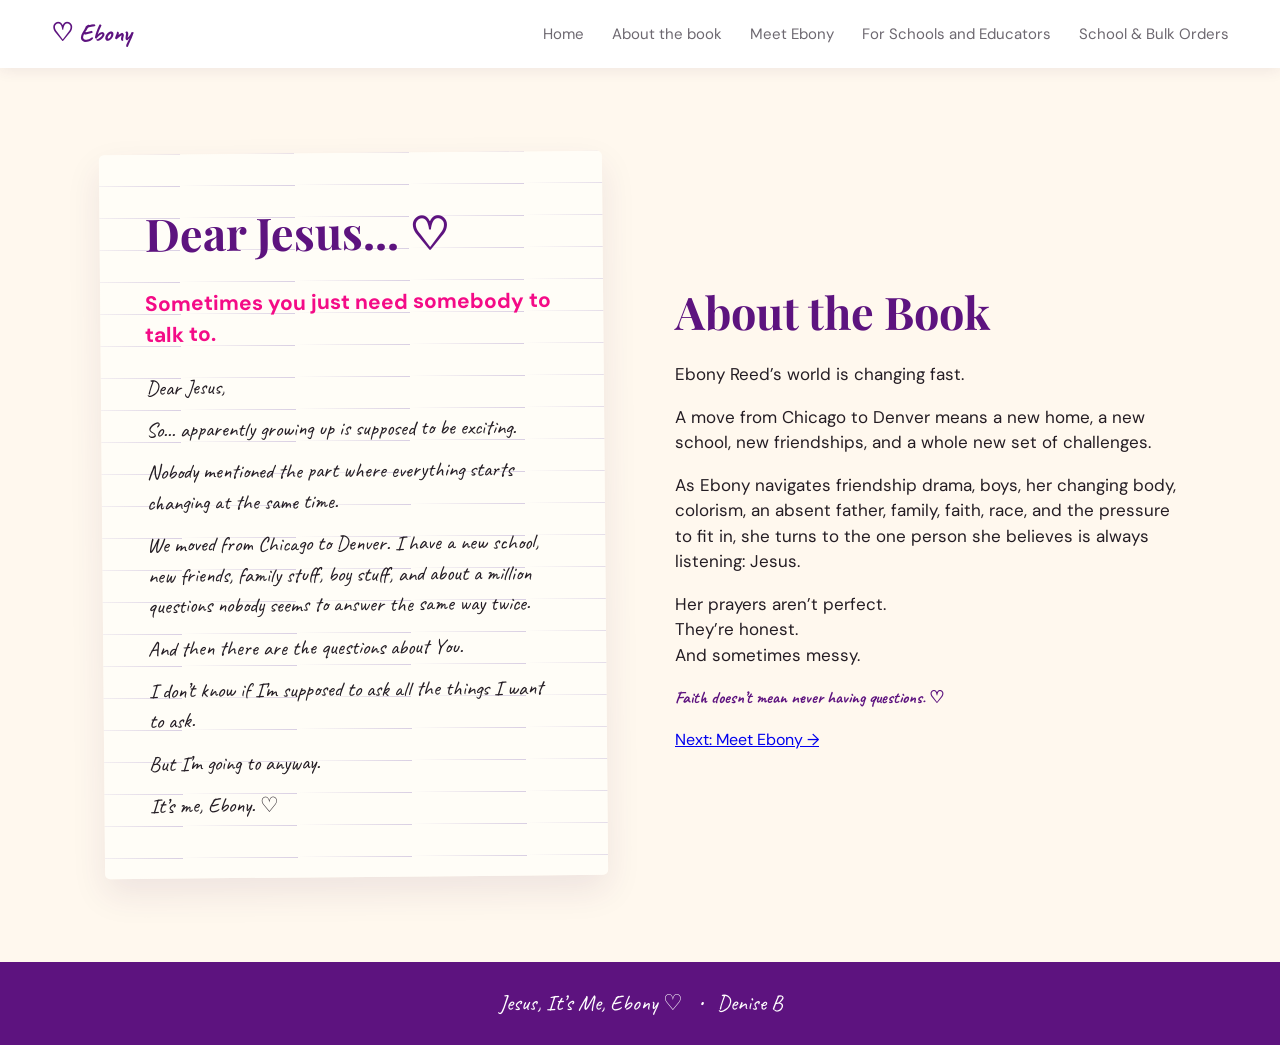
==== about.html @ 4bb2ea00 "Add About the Book page" ====
<!doctype html><html lang="en"><head><meta charset="utf-8"><meta name="viewport" content="width=device-width,initial-scale=1"><title>About the Book | Jesus, It's Me, Ebony</title><link rel="preconnect" href="https://fonts.googleapis.com"><link rel="preconnect" href="https://fonts.gstatic.com" crossorigin><link href="https://fonts.googleapis.com/css2?family=Caveat:wght@500;600;700&family=DM+Sans:wght@400;500;600;700&family=Playfair+Display:wght@700&display=swap" rel="stylesheet"><link rel="stylesheet" href="styles.css"></head><body><header><a class="brand" href="index.html">♡ Ebony</a><button class="menu" aria-label="Open menu">☰</button><nav><a href="index.html">Home</a><a href="about.html">About the book</a><a href="meet-ebony.html">Meet Ebony</a><a href="schools.html">For Schools and Educators</a><a href="bulk-orders.html">School & Bulk Orders</a></nav></header><main><section class="section journal-section page-section"><div class="journal"><h2>Dear Jesus... ♡</h2><h3>Sometimes you just need somebody to talk to.</h3><p>Dear Jesus,</p><p>So... apparently growing up is supposed to be exciting.</p><p>Nobody mentioned the part where everything starts changing at the same time.</p><p>We moved from Chicago to Denver. I have a new school, new friends, family stuff, boy stuff, and about a million questions nobody seems to answer the same way twice.</p><p>And then there are the questions about You.</p><p>I don’t know if I’m supposed to ask all the things I want to ask.</p><p>But I’m going to anyway.</p><p>It’s me, Ebony. ♡</p></div><div class="about-copy"><h2>About the Book</h2><p>Ebony Reed’s world is changing fast.</p><p>A move from Chicago to Denver means a new home, a new school, new friendships, and a whole new set of challenges.</p><p>As Ebony navigates friendship drama, boys, her changing body, colorism, an absent father, family, faith, race, and the pressure to fit in, she turns to the one person she believes is always listening: Jesus.</p><p>Her prayers aren’t perfect.<br>They’re honest.<br>And sometimes messy.</p><p class="script purple big">Faith doesn’t mean never having questions. ♡</p><a class="page-link" href="meet-ebony.html">Next: Meet Ebony →</a></div></section></main><footer>Jesus, It’s Me, Ebony ♡ &nbsp; • &nbsp; Denise B</footer><script>const b=document.querySelector('.menu'),n=document.querySelector('nav');b.onclick=()=>n.classList.toggle('open');document.querySelectorAll('nav a').forEach(a=>a.onclick=()=>n.classList.remove('open'));</script></body></html>
---- styles.css ----
:root{
  --cream:#fff8ee;
  --purple:#5d137f;
  --hot:#f40b87;
  --ink:#241d24;
  --pink:#ff5da7;
  --paper:#fffdf7;
}

*{
  box-sizing:border-box;
}

html{
  scroll-behavior:smooth;
}

body{
  margin:0;
  background:var(--cream);
  color:var(--ink);
  font-family:'DM Sans',sans-serif;
  line-height:1.5;
  overflow-x:hidden;
}

/* ========================================
   HEADER
   ======================================== */

header{
  height:68px;
  position:sticky;
  top:0;
  z-index:20;
  background:rgba(255,255,255,.96);
  display:flex;
  align-items:center;
  justify-content:space-between;
  padding:0 max(4vw,24px);
  box-shadow:0 2px 14px #4b235216;
}

.brand{
  font-family:Caveat,cursive;
  font-size:25px;
  font-weight:700;
  color:var(--purple);
  text-decoration:none;
}

nav{
  display:flex;
  gap:28px;
}

nav a{
  color:#6d6870;
  text-decoration:none;
  font-size:15px;
}

nav a:hover{
  color:var(--hot);
}

.menu{
  display:none;
  border:0;
  background:none;
  font-size:27px;
  color:var(--purple);
  cursor:pointer;
}

section{
  scroll-margin-top:80px;
}

/* ========================================
   HOME
   ======================================== */

.hero{
  min-height:700px;
  padding:48px max(7vw,40px) 30px;
  display:grid;
  grid-template-columns:1.35fr .8fr;
  gap:65px;
  align-items:center;
  background:
    radial-gradient(circle at 20% 15%,#fff 0,transparent 30%),
    linear-gradient(115deg,#fffaf0,#f8eee2);
}

.hero-copy{
  max-width:720px;
}

.script{
  font-family:Caveat,cursive;
  font-weight:700;
}

.hot{
  color:var(--hot);
  font-size:38px;
}

.purple{
  color:var(--purple);
}

.center{
  text-align:center;
  font-size:28px;
}

.big{
  font-size:30px;
}

.hero h1{
  font-size:61px;
  line-height:1;
  margin:10px 0 5px;
  color:var(--purple);
  letter-spacing:-2px;
}

.hero h1 em{
  font-style:normal;
  color:var(--hot);
}

.hero-copy p{
  font-size:17px;
  margin:20px 0;
}

.hero-book{
  position:relative;
  text-align:center;
  display:flex;
  flex-direction:column;
  align-items:center;
}

.hero-book img{
  width:min(330px,90%);
  border-radius:3px;
  box-shadow:0 18px 40px #3214343b;
}

.hero-book small{
  margin-top:7px;
}

.sticky{
  position:absolute;
  left:-70px;
  top:80px;
  z-index:2;
  background:#fa62b0;
  padding:18px 22px;
  transform:rotate(7deg);
  font-family:Caveat,cursive;
  font-size:22px;
  line-height:1.05;
  box-shadow:0 6px 16px #0002;
}

.sticky.small{
  position:relative;
  left:auto;
  top:auto;
  display:inline-block;
  margin-bottom:25px;
}

.buy{
  display:inline-block;
  background:linear-gradient(#ff71b7,#f63391);
  color:#160c12;
  text-decoration:none;
  font-weight:800;
  font-size:20px;
  padding:8px 18px;
  margin:10px 0 4px;
  box-shadow:0 5px 13px #e63c8a3b;
}

.ribbon{
  background:linear-gradient(90deg,#8a13a2,#e31d92,#8a13a2);
  color:#fff;
  text-align:center;
  padding:8px 20px;
  font-size:20px;
}

/* ========================================
   GENERAL SECTIONS
   ======================================== */

.section{
  padding:85px max(8vw,40px);
  min-height:650px;
}

.section h2{
  font-family:'Playfair Display',serif;
  color:var(--purple);
  font-size:45px;
  margin:0 0 8px;
}

.section h3{
  color:var(--hot);
  font-size:21px;
}

/* ========================================
   ABOUT / JOURNAL
   ======================================== */

.journal-section,
.bulk{
  display:grid;
  grid-template-columns:1fr 1fr;
  gap:70px;
  align-items:center;
}

.journal{
  background:
    repeating-linear-gradient(
      var(--paper) 0,
      var(--paper) 31px,
      #d9cfe3 32px
    );
  padding:45px;
  border-radius:5px;
  box-shadow:0 15px 35px #4e245018;
  transform:rotate(-.5deg);
}

.journal p{
  font-family:Caveat,cursive;
  font-size:21px;
  line-height:1.45;
  margin:12px 0;
}

.about-copy p,
.schools p,
.bulk p{
  font-size:17px;
}

/* ========================================
   MEET EBONY — DESKTOP
   ======================================== */

.meet{
  background:#fff0f7;
  display:grid;
  grid-template-columns:minmax(0,.95fr) minmax(0,1.05fr);
  gap:55px;
  align-items:start;
  padding-top:75px;
  padding-bottom:75px;
}

.meet-intro{
  width:100%;
  max-width:590px;
  justify-self:end;
}

.ebony-photo-wrap{
  position:relative;
  width:100%;
  max-width:500px;
  margin:0 0 28px;
}

.ebony-photo-wrap::before{
  content:"♡";
  position:absolute;
  z-index:3;
  right:-15px;
  top:-24px;
  font-family:Caveat,cursive;
  font-size:58px;
  font-weight:700;
  color:var(--hot);
  transform:rotate(10deg);
}

.ebony-photo{
  display:block;
  width:100%;
  height:460px;
  object-fit:cover;
  object-position:center 32%;
  border-radius:18px;
  box-shadow:
    0 18px 40px rgba(93,19,127,.18),
    12px 12px 0 rgba(244,11,135,.12);
}

.meet-intro h2{
  margin:0 0 5px;
  font-size:42px;
}

.meet-intro h3{
  margin:0 0 22px;
}

.tags{
  display:flex;
  flex-wrap:wrap;
  gap:9px;
  margin-top:18px;
  max-width:520px;
}

.tags span{
  background:#fff;
  padding:8px 12px;
  border-radius:30px;
  color:var(--purple);
  box-shadow:0 5px 16px #5d137f12;
  font-weight:600;
  font-size:13px;
}

.meet > .journal{
  width:100%;
  max-width:590px;
  justify-self:start;
  margin:0;
  transform:rotate(.4deg);
  align-self:start;
}

/* ========================================
   SCHOOLS
   ======================================== */

.schools{
  display:grid;
  grid-template-columns:1.3fr .7fr;
  gap:60px;
  background:#fff;
}

.fit{
  background:#fff4d8;
  padding:28px;
  border-radius:12px;
}

.more{
  grid-column:1/-1;
  text-align:center;
  background:var(--purple);
  color:#fff;
  padding:28px;
  border-radius:12px;
}

.more h3{
  color:#fff;
  font-size:25px;
}

.more p{
  max-width:850px;
  margin:10px auto 22px;
}

.actions{
  display:flex;
  justify-content:center;
  gap:18px;
  flex-wrap:wrap;
}

.actions a{
  background:var(--hot);
  color:#fff;
  padding:12px 20px;
  text-decoration:none;
  font-weight:700;
}

/* ========================================
   BULK ORDERS
   ======================================== */

.bulk{
  background:linear-gradient(135deg,#fff9ed,#fff0f7);
}

.pricing{
  margin-top:30px;
  border-top:2px solid var(--purple);
}

.pricing div{
  display:flex;
  justify-content:space-between;
  padding:14px 5px;
  border-bottom:1px solid #d8c8da;
}

.pricing strong{
  color:var(--hot);
  font-size:20px;
}

.order{
  position:relative;
}

/* ========================================
   FOOTER
   ======================================== */

footer{
  text-align:center;
  background:var(--purple);
  color:#fff;
  padding:25px;
  font-family:Caveat,cursive;
  font-size:22px;
}

/* ========================================
   TABLET / SMALL LAPTOP
   851px–1100px
   ======================================== */

@media (min-width:851px) and (max-width:1100px){

  header{
    padding-left:24px;
    padding-right:24px;
  }

  nav{
    gap:18px;
  }

  nav a{
    font-size:13px;
  }

  .hero{
    padding-left:40px;
    padding-right:40px;
    gap:35px;
  }

  .hero h1{
    font-size:50px;
  }

  .section{
    padding-left:45px;
    padding-right:45px;
  }

  /* Meet Ebony becomes stacked here */
  .meet{
    display:flex;
    flex-direction:column;
    align-items:center;
    gap:35px;
    padding-top:55px;
    padding-bottom:60px;
  }

  .meet-intro{
    width:100%;
    max-width:680px;
    margin:0 auto;
  }

  .ebony-photo-wrap{
    width:100%;
    max-width:520px;
    margin:0 auto 30px;
  }

  .ebony-photo{
    width:100%;
    height:auto;
    aspect-ratio:4/3;
    object-fit:cover;
    object-position:center 32%;
  }

  .meet-intro h2,
  .meet-intro h3{
    max-width:680px;
  }

  .tags{
    max-width:680px;
  }

  .meet > .journal{
    width:100%;
    max-width:680px;
    margin:0 auto;
    transform:none;
  }
}

/* ========================================
   MOBILE
   850px AND BELOW
   ======================================== */

@media (max-width:850px){

  header{
    height:62px;
    padding:0 20px;
  }

  .menu{
    display:block;
  }

  nav{
    display:none;
    position:absolute;
    top:62px;
    left:0;
    right:0;
    background:#fff;
    flex-direction:column;
    gap:0;
    padding:10px 24px 18px;
    box-shadow:0 12px 20px #0002;
  }

  nav.open{
    display:flex;
  }

  nav a{
    padding:11px 0;
    border-bottom:1px solid #eee;
  }

  /* HOME */

  .hero{
    display:flex;
    flex-direction:column;
    padding:45px 22px 35px;
    gap:30px;
    min-height:0;
  }

  .hero-copy{
    width:100%;
    max-width:none;
  }

  .hot{
    font-size:32px;
  }

  .hero h1{
    font-size:46px;
    letter-spacing:-1px;
  }

  .center{
    text-align:left;
    font-size:26px;
  }

  .hero-copy p{
    font-size:17px;
  }

  .hero-book{
    width:100%;
    padding-top:38px;
  }

  .hero-book img{
    width:min(330px,74vw);
    max-width:310px;
  }

  .hero-book .sticky{
    left:calc(50% - 190px);
    top:0;
    font-size:17px;
    padding:11px 14px;
    transform:rotate(5deg);
    line-height:1.05;
    max-width:180px;
  }

  .hero-book small{
    margin-top:12px;
    font-size:14px;
  }

  .buy{
    font-size:18px;
    width:min(360px,100%);
    text-align:center;
  }

  .ribbon{
    font-size:15px;
  }

  /* GENERAL MOBILE */

  .section{
    padding:55px 22px;
    min-height:0;
  }

  .section h2{
    font-size:36px;
  }

  .journal-section,
  .bulk,
  .schools{
    display:grid;
    grid-template-columns:1fr;
    gap:35px;
  }

  .journal{
    padding:30px 24px;
  }

  .journal p{
    font-size:20px;
  }

  /* MEET EBONY MOBILE */

  .meet{
    display:flex;
    flex-direction:column;
    align-items:stretch;
    gap:28px;
    padding:45px 22px 50px;
  }

  .meet-intro{
    width:100%;
    max-width:100%;
    margin:0;
  }

  .ebony-photo-wrap{
    width:min(420px,100%);
    max-width:100%;
    margin:0 auto 26px;
  }

  .ebony-photo{
    width:100%;
    height:auto;
    aspect-ratio:4/3;
    object-fit:cover;
    object-position:center 32%;
    border-radius:18px;
    box-shadow:
      0 14px 30px rgba(93,19,127,.16),
      8px 8px 0 rgba(244,11,135,.10);
  }

  .ebony-photo-wrap::before{
    right:-5px;
    top:-20px;
    font-size:48px;
  }

  .meet-intro h2{
    font-size:38px;
    margin:0 0 4px;
  }

  .meet-intro h3{
    margin:0 0 18px;
    font-size:19px;
    line-height:1.35;
  }

  .meet .tags{
    display:flex;
    flex-wrap:wrap;
    gap:8px;
    margin-top:16px;
    max-width:100%;
  }

  .meet .tags span{
    font-size:13px;
    padding:8px 11px;
  }

  .meet > .journal{
    width:100%;
    max-width:100%;
    margin:0;
    transform:none;
  }

  /* SCHOOLS */

  .schools .more{
    grid-column:auto;
  }

  .fit{
    padding:22px;
  }

  .actions{
    flex-direction:column;
  }

  .actions a{
    width:100%;
    text-align:center;
  }

  /* BULK */

  .pricing div{
    gap:20px;
  }

  .order .buy{
    width:100%;
    text-align:center;
    font-size:16px;
  }

  .sticky.small{
    transform:rotate(2deg);
  }
}

/* ========================================
   SMALL PHONES
   ======================================== */

@media (max-width:430px){

  .hero{
    padding:40px 20px 35px;
  }

  .hero h1{
    font-size:42px;
  }

  .hero-book{
    padding-top:32px;
  }

  .hero-book img{
    width:72vw;
    max-width:285px;
  }

  .hero-book .sticky{
    left:0;
    top:4px;
    font-size:16px;
    padding:10px 12px;
    max-width:165px;
  }

  .ribbon{
    padding-left:10px;
    padding-right:10px;
    font-size:13px;
  }

  .meet{
    padding-left:20px;
    padding-right:20px;
  }

  .meet-intro h2{
    font-size:34px;
  }

  .ebony-photo-wrap{
    width:100%;
  }

  .meet .tags span{
    font-size:12px;
    padding:7px 10px;
  }
}
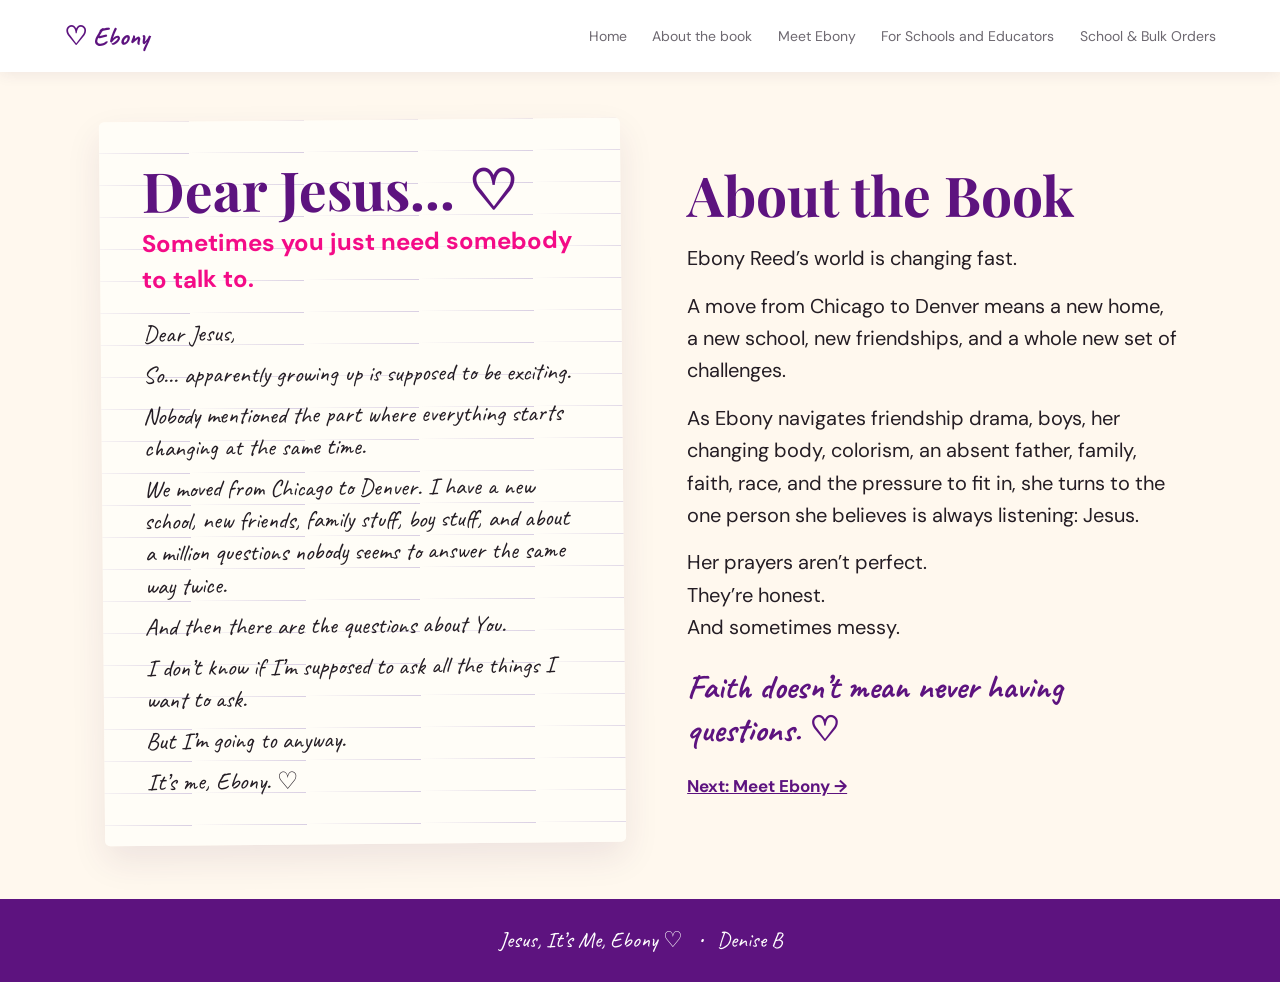
==== commit 33dc1990: "Tighten About the Book page spacing and enlarge typography" ====
--- a/about.html
+++ b/about.html
@@ -1 +1 @@
-<!doctype html><html lang="en"><head><meta charset="utf-8"><meta name="viewport" content="width=device-width,initial-scale=1"><title>About the Book | Jesus, It's Me, Ebony</title><link rel="preconnect" href="https://fonts.googleapis.com"><link rel="preconnect" href="https://fonts.gstatic.com" crossorigin><link href="https://fonts.googleapis.com/css2?family=Caveat:wght@500;600;700&family=DM+Sans:wght@400;500;600;700&family=Playfair+Display:wght@700&display=swap" rel="stylesheet"><link rel="stylesheet" href="styles.css"></head><body><header><a class="brand" href="index.html">♡ Ebony</a><button class="menu" aria-label="Open menu">☰</button><nav><a href="index.html">Home</a><a href="about.html">About the book</a><a href="meet-ebony.html">Meet Ebony</a><a href="schools.html">For Schools and Educators</a><a href="bulk-orders.html">School & Bulk Orders</a></nav></header><main><section class="section journal-section page-section"><div class="journal"><h2>Dear Jesus... ♡</h2><h3>Sometimes you just need somebody to talk to.</h3><p>Dear Jesus,</p><p>So... apparently growing up is supposed to be exciting.</p><p>Nobody mentioned the part where everything starts changing at the same time.</p><p>We moved from Chicago to Denver. I have a new school, new friends, family stuff, boy stuff, and about a million questions nobody seems to answer the same way twice.</p><p>And then there are the questions about You.</p><p>I don’t know if I’m supposed to ask all the things I want to ask.</p><p>But I’m going to anyway.</p><p>It’s me, Ebony. ♡</p></div><div class="about-copy"><h2>About the Book</h2><p>Ebony Reed’s world is changing fast.</p><p>A move from Chicago to Denver means a new home, a new school, new friendships, and a whole new set of challenges.</p><p>As Ebony navigates friendship drama, boys, her changing body, colorism, an absent father, family, faith, race, and the pressure to fit in, she turns to the one person she believes is always listening: Jesus.</p><p>Her prayers aren’t perfect.<br>They’re honest.<br>And sometimes messy.</p><p class="script purple big">Faith doesn’t mean never having questions. ♡</p><a class="page-link" href="meet-ebony.html">Next: Meet Ebony →</a></div></section></main><footer>Jesus, It’s Me, Ebony ♡ &nbsp; • &nbsp; Denise B</footer><script>const b=document.querySelector('.menu'),n=document.querySelector('nav');b.onclick=()=>n.classList.toggle('open');document.querySelectorAll('nav a').forEach(a=>a.onclick=()=>n.classList.remove('open'));</script></body></html>+<!doctype html><html lang="en"><head><meta charset="utf-8"><meta name="viewport" content="width=device-width,initial-scale=1"><title>About the Book | Jesus, It's Me, Ebony</title><link rel="preconnect" href="https://fonts.googleapis.com"><link rel="preconnect" href="https://fonts.gstatic.com" crossorigin><link href="https://fonts.googleapis.com/css2?family=Caveat:wght@500;600;700&family=DM+Sans:wght@400;500;600;700&family=Playfair+Display:wght@700&display=swap" rel="stylesheet"><link rel="stylesheet" href="styles.css"><style>@media(min-width:851px){.journal-section{min-height:auto;padding-top:48px;padding-bottom:55px;gap:clamp(42px,5vw,76px);grid-template-columns:minmax(0,1.03fr) minmax(0,.97fr);align-items:center}.journal-section>.journal{padding:38px 42px;max-width:720px;justify-self:end}.journal-section>.journal h2{font-size:clamp(48px,4.3vw,64px);margin-bottom:5px}.journal-section>.journal h3{font-size:24px;margin:0 0 20px}.journal-section>.journal p{font-size:24px;line-height:1.34;margin:9px 0}.about-copy{max-width:700px;justify-self:start}.about-copy h2{font-size:clamp(48px,4.3vw,64px);margin-bottom:18px}.about-copy p{font-size:20px;line-height:1.62;margin:15px 0}.about-copy .big{font-size:34px;line-height:1.25;margin-top:23px}.page-link{display:inline-block;margin-top:8px;font-size:17px;color:var(--purple);font-weight:700}}@media(max-width:850px){.journal-section{padding-top:36px;gap:28px}.journal-section>.journal h2,.about-copy h2{font-size:40px}.journal-section>.journal h3{font-size:20px}.journal-section>.journal p{font-size:21px}.about-copy p{font-size:18px;line-height:1.6}.about-copy .big{font-size:29px}}</style></head><body><header><a class="brand" href="index.html">♡ Ebony</a><button class="menu" aria-label="Open menu">☰</button><nav><a href="index.html">Home</a><a href="about.html">About the book</a><a href="meet-ebony.html">Meet Ebony</a><a href="schools.html">For Schools and Educators</a><a href="bulk-orders.html">School & Bulk Orders</a></nav></header><main><section class="section journal-section page-section"><div class="journal"><h2>Dear Jesus... ♡</h2><h3>Sometimes you just need somebody to talk to.</h3><p>Dear Jesus,</p><p>So... apparently growing up is supposed to be exciting.</p><p>Nobody mentioned the part where everything starts changing at the same time.</p><p>We moved from Chicago to Denver. I have a new school, new friends, family stuff, boy stuff, and about a million questions nobody seems to answer the same way twice.</p><p>And then there are the questions about You.</p><p>I don’t know if I’m supposed to ask all the things I want to ask.</p><p>But I’m going to anyway.</p><p>It’s me, Ebony. ♡</p></div><div class="about-copy"><h2>About the Book</h2><p>Ebony Reed’s world is changing fast.</p><p>A move from Chicago to Denver means a new home, a new school, new friendships, and a whole new set of challenges.</p><p>As Ebony navigates friendship drama, boys, her changing body, colorism, an absent father, family, faith, race, and the pressure to fit in, she turns to the one person she believes is always listening: Jesus.</p><p>Her prayers aren’t perfect.<br>They’re honest.<br>And sometimes messy.</p><p class="script purple big">Faith doesn’t mean never having questions. ♡</p><a class="page-link" href="meet-ebony.html">Next: Meet Ebony →</a></div></section></main><footer>Jesus, It’s Me, Ebony ♡ &nbsp; • &nbsp; Denise B</footer><script>const b=document.querySelector('.menu'),n=document.querySelector('nav');b.onclick=()=>n.classList.toggle('open');document.querySelectorAll('nav a').forEach(a=>a.onclick=()=>n.classList.remove('open'));</script></body></html>
--- a/styles.css
+++ b/styles.css
@@ -1,817 +1,5 @@
-:root{
-  --cream:#fff8ee;
-  --purple:#5d137f;
-  --hot:#f40b87;
-  --ink:#241d24;
-  --pink:#ff5da7;
-  --paper:#fffdf7;
-}
-
-*{
-  box-sizing:border-box;
-}
-
-html{
-  scroll-behavior:smooth;
-}
-
-body{
-  margin:0;
-  background:var(--cream);
-  color:var(--ink);
-  font-family:'DM Sans',sans-serif;
-  line-height:1.5;
-  overflow-x:hidden;
-}
-
-/* ========================================
-   HEADER
-   ======================================== */
-
-header{
-  height:68px;
-  position:sticky;
-  top:0;
-  z-index:20;
-  background:rgba(255,255,255,.96);
-  display:flex;
-  align-items:center;
-  justify-content:space-between;
-  padding:0 max(4vw,24px);
-  box-shadow:0 2px 14px #4b235216;
-}
-
-.brand{
-  font-family:Caveat,cursive;
-  font-size:25px;
-  font-weight:700;
-  color:var(--purple);
-  text-decoration:none;
-}
-
-nav{
-  display:flex;
-  gap:28px;
-}
-
-nav a{
-  color:#6d6870;
-  text-decoration:none;
-  font-size:15px;
-}
-
-nav a:hover{
-  color:var(--hot);
-}
-
-.menu{
-  display:none;
-  border:0;
-  background:none;
-  font-size:27px;
-  color:var(--purple);
-  cursor:pointer;
-}
-
-section{
-  scroll-margin-top:80px;
-}
-
-/* ========================================
-   HOME
-   ======================================== */
-
-.hero{
-  min-height:700px;
-  padding:48px max(7vw,40px) 30px;
-  display:grid;
-  grid-template-columns:1.35fr .8fr;
-  gap:65px;
-  align-items:center;
-  background:
-    radial-gradient(circle at 20% 15%,#fff 0,transparent 30%),
-    linear-gradient(115deg,#fffaf0,#f8eee2);
-}
-
-.hero-copy{
-  max-width:720px;
-}
-
-.script{
-  font-family:Caveat,cursive;
-  font-weight:700;
-}
-
-.hot{
-  color:var(--hot);
-  font-size:38px;
-}
-
-.purple{
-  color:var(--purple);
-}
-
-.center{
-  text-align:center;
-  font-size:28px;
-}
-
-.big{
-  font-size:30px;
-}
-
-.hero h1{
-  font-size:61px;
-  line-height:1;
-  margin:10px 0 5px;
-  color:var(--purple);
-  letter-spacing:-2px;
-}
-
-.hero h1 em{
-  font-style:normal;
-  color:var(--hot);
-}
-
-.hero-copy p{
-  font-size:17px;
-  margin:20px 0;
-}
-
-.hero-book{
-  position:relative;
-  text-align:center;
-  display:flex;
-  flex-direction:column;
-  align-items:center;
-}
-
-.hero-book img{
-  width:min(330px,90%);
-  border-radius:3px;
-  box-shadow:0 18px 40px #3214343b;
-}
-
-.hero-book small{
-  margin-top:7px;
-}
-
-.sticky{
-  position:absolute;
-  left:-70px;
-  top:80px;
-  z-index:2;
-  background:#fa62b0;
-  padding:18px 22px;
-  transform:rotate(7deg);
-  font-family:Caveat,cursive;
-  font-size:22px;
-  line-height:1.05;
-  box-shadow:0 6px 16px #0002;
-}
-
-.sticky.small{
-  position:relative;
-  left:auto;
-  top:auto;
-  display:inline-block;
-  margin-bottom:25px;
-}
-
-.buy{
-  display:inline-block;
-  background:linear-gradient(#ff71b7,#f63391);
-  color:#160c12;
-  text-decoration:none;
-  font-weight:800;
-  font-size:20px;
-  padding:8px 18px;
-  margin:10px 0 4px;
-  box-shadow:0 5px 13px #e63c8a3b;
-}
-
-.ribbon{
-  background:linear-gradient(90deg,#8a13a2,#e31d92,#8a13a2);
-  color:#fff;
-  text-align:center;
-  padding:8px 20px;
-  font-size:20px;
-}
-
-/* ========================================
-   GENERAL SECTIONS
-   ======================================== */
-
-.section{
-  padding:85px max(8vw,40px);
-  min-height:650px;
-}
-
-.section h2{
-  font-family:'Playfair Display',serif;
-  color:var(--purple);
-  font-size:45px;
-  margin:0 0 8px;
-}
-
-.section h3{
-  color:var(--hot);
-  font-size:21px;
-}
-
-/* ========================================
-   ABOUT / JOURNAL
-   ======================================== */
-
-.journal-section,
-.bulk{
-  display:grid;
-  grid-template-columns:1fr 1fr;
-  gap:70px;
-  align-items:center;
-}
-
-.journal{
-  background:
-    repeating-linear-gradient(
-      var(--paper) 0,
-      var(--paper) 31px,
-      #d9cfe3 32px
-    );
-  padding:45px;
-  border-radius:5px;
-  box-shadow:0 15px 35px #4e245018;
-  transform:rotate(-.5deg);
-}
-
-.journal p{
-  font-family:Caveat,cursive;
-  font-size:21px;
-  line-height:1.45;
-  margin:12px 0;
-}
-
-.about-copy p,
-.schools p,
-.bulk p{
-  font-size:17px;
-}
-
-/* ========================================
-   MEET EBONY — DESKTOP
-   ======================================== */
-
-.meet{
-  background:#fff0f7;
-  display:grid;
-  grid-template-columns:minmax(0,.95fr) minmax(0,1.05fr);
-  gap:55px;
-  align-items:start;
-  padding-top:75px;
-  padding-bottom:75px;
-}
-
-.meet-intro{
-  width:100%;
-  max-width:590px;
-  justify-self:end;
-}
-
-.ebony-photo-wrap{
-  position:relative;
-  width:100%;
-  max-width:500px;
-  margin:0 0 28px;
-}
-
-.ebony-photo-wrap::before{
-  content:"♡";
-  position:absolute;
-  z-index:3;
-  right:-15px;
-  top:-24px;
-  font-family:Caveat,cursive;
-  font-size:58px;
-  font-weight:700;
-  color:var(--hot);
-  transform:rotate(10deg);
-}
-
-.ebony-photo{
-  display:block;
-  width:100%;
-  height:460px;
-  object-fit:cover;
-  object-position:center 32%;
-  border-radius:18px;
-  box-shadow:
-    0 18px 40px rgba(93,19,127,.18),
-    12px 12px 0 rgba(244,11,135,.12);
-}
-
-.meet-intro h2{
-  margin:0 0 5px;
-  font-size:42px;
-}
-
-.meet-intro h3{
-  margin:0 0 22px;
-}
-
-.tags{
-  display:flex;
-  flex-wrap:wrap;
-  gap:9px;
-  margin-top:18px;
-  max-width:520px;
-}
-
-.tags span{
-  background:#fff;
-  padding:8px 12px;
-  border-radius:30px;
-  color:var(--purple);
-  box-shadow:0 5px 16px #5d137f12;
-  font-weight:600;
-  font-size:13px;
-}
-
-.meet > .journal{
-  width:100%;
-  max-width:590px;
-  justify-self:start;
-  margin:0;
-  transform:rotate(.4deg);
-  align-self:start;
-}
-
-/* ========================================
-   SCHOOLS
-   ======================================== */
-
-.schools{
-  display:grid;
-  grid-template-columns:1.3fr .7fr;
-  gap:60px;
-  background:#fff;
-}
-
-.fit{
-  background:#fff4d8;
-  padding:28px;
-  border-radius:12px;
-}
-
-.more{
-  grid-column:1/-1;
-  text-align:center;
-  background:var(--purple);
-  color:#fff;
-  padding:28px;
-  border-radius:12px;
-}
-
-.more h3{
-  color:#fff;
-  font-size:25px;
-}
-
-.more p{
-  max-width:850px;
-  margin:10px auto 22px;
-}
-
-.actions{
-  display:flex;
-  justify-content:center;
-  gap:18px;
-  flex-wrap:wrap;
-}
-
-.actions a{
-  background:var(--hot);
-  color:#fff;
-  padding:12px 20px;
-  text-decoration:none;
-  font-weight:700;
-}
-
-/* ========================================
-   BULK ORDERS
-   ======================================== */
-
-.bulk{
-  background:linear-gradient(135deg,#fff9ed,#fff0f7);
-}
-
-.pricing{
-  margin-top:30px;
-  border-top:2px solid var(--purple);
-}
-
-.pricing div{
-  display:flex;
-  justify-content:space-between;
-  padding:14px 5px;
-  border-bottom:1px solid #d8c8da;
-}
-
-.pricing strong{
-  color:var(--hot);
-  font-size:20px;
-}
-
-.order{
-  position:relative;
-}
-
-/* ========================================
-   FOOTER
-   ======================================== */
-
-footer{
-  text-align:center;
-  background:var(--purple);
-  color:#fff;
-  padding:25px;
-  font-family:Caveat,cursive;
-  font-size:22px;
-}
-
-/* ========================================
-   TABLET / SMALL LAPTOP
-   851px–1100px
-   ======================================== */
-
-@media (min-width:851px) and (max-width:1100px){
-
-  header{
-    padding-left:24px;
-    padding-right:24px;
-  }
-
-  nav{
-    gap:18px;
-  }
-
-  nav a{
-    font-size:13px;
-  }
-
-  .hero{
-    padding-left:40px;
-    padding-right:40px;
-    gap:35px;
-  }
-
-  .hero h1{
-    font-size:50px;
-  }
-
-  .section{
-    padding-left:45px;
-    padding-right:45px;
-  }
-
-  /* Meet Ebony becomes stacked here */
-  .meet{
-    display:flex;
-    flex-direction:column;
-    align-items:center;
-    gap:35px;
-    padding-top:55px;
-    padding-bottom:60px;
-  }
-
-  .meet-intro{
-    width:100%;
-    max-width:680px;
-    margin:0 auto;
-  }
-
-  .ebony-photo-wrap{
-    width:100%;
-    max-width:520px;
-    margin:0 auto 30px;
-  }
-
-  .ebony-photo{
-    width:100%;
-    height:auto;
-    aspect-ratio:4/3;
-    object-fit:cover;
-    object-position:center 32%;
-  }
-
-  .meet-intro h2,
-  .meet-intro h3{
-    max-width:680px;
-  }
-
-  .tags{
-    max-width:680px;
-  }
-
-  .meet > .journal{
-    width:100%;
-    max-width:680px;
-    margin:0 auto;
-    transform:none;
-  }
-}
-
-/* ========================================
-   MOBILE
-   850px AND BELOW
-   ======================================== */
-
-@media (max-width:850px){
-
-  header{
-    height:62px;
-    padding:0 20px;
-  }
-
-  .menu{
-    display:block;
-  }
-
-  nav{
-    display:none;
-    position:absolute;
-    top:62px;
-    left:0;
-    right:0;
-    background:#fff;
-    flex-direction:column;
-    gap:0;
-    padding:10px 24px 18px;
-    box-shadow:0 12px 20px #0002;
-  }
-
-  nav.open{
-    display:flex;
-  }
-
-  nav a{
-    padding:11px 0;
-    border-bottom:1px solid #eee;
-  }
-
-  /* HOME */
-
-  .hero{
-    display:flex;
-    flex-direction:column;
-    padding:45px 22px 35px;
-    gap:30px;
-    min-height:0;
-  }
-
-  .hero-copy{
-    width:100%;
-    max-width:none;
-  }
-
-  .hot{
-    font-size:32px;
-  }
-
-  .hero h1{
-    font-size:46px;
-    letter-spacing:-1px;
-  }
-
-  .center{
-    text-align:left;
-    font-size:26px;
-  }
-
-  .hero-copy p{
-    font-size:17px;
-  }
-
-  .hero-book{
-    width:100%;
-    padding-top:38px;
-  }
-
-  .hero-book img{
-    width:min(330px,74vw);
-    max-width:310px;
-  }
-
-  .hero-book .sticky{
-    left:calc(50% - 190px);
-    top:0;
-    font-size:17px;
-    padding:11px 14px;
-    transform:rotate(5deg);
-    line-height:1.05;
-    max-width:180px;
-  }
-
-  .hero-book small{
-    margin-top:12px;
-    font-size:14px;
-  }
-
-  .buy{
-    font-size:18px;
-    width:min(360px,100%);
-    text-align:center;
-  }
-
-  .ribbon{
-    font-size:15px;
-  }
-
-  /* GENERAL MOBILE */
-
-  .section{
-    padding:55px 22px;
-    min-height:0;
-  }
-
-  .section h2{
-    font-size:36px;
-  }
-
-  .journal-section,
-  .bulk,
-  .schools{
-    display:grid;
-    grid-template-columns:1fr;
-    gap:35px;
-  }
-
-  .journal{
-    padding:30px 24px;
-  }
-
-  .journal p{
-    font-size:20px;
-  }
-
-  /* MEET EBONY MOBILE */
-
-  .meet{
-    display:flex;
-    flex-direction:column;
-    align-items:stretch;
-    gap:28px;
-    padding:45px 22px 50px;
-  }
-
-  .meet-intro{
-    width:100%;
-    max-width:100%;
-    margin:0;
-  }
-
-  .ebony-photo-wrap{
-    width:min(420px,100%);
-    max-width:100%;
-    margin:0 auto 26px;
-  }
-
-  .ebony-photo{
-    width:100%;
-    height:auto;
-    aspect-ratio:4/3;
-    object-fit:cover;
-    object-position:center 32%;
-    border-radius:18px;
-    box-shadow:
-      0 14px 30px rgba(93,19,127,.16),
-      8px 8px 0 rgba(244,11,135,.10);
-  }
-
-  .ebony-photo-wrap::before{
-    right:-5px;
-    top:-20px;
-    font-size:48px;
-  }
-
-  .meet-intro h2{
-    font-size:38px;
-    margin:0 0 4px;
-  }
-
-  .meet-intro h3{
-    margin:0 0 18px;
-    font-size:19px;
-    line-height:1.35;
-  }
-
-  .meet .tags{
-    display:flex;
-    flex-wrap:wrap;
-    gap:8px;
-    margin-top:16px;
-    max-width:100%;
-  }
-
-  .meet .tags span{
-    font-size:13px;
-    padding:8px 11px;
-  }
-
-  .meet > .journal{
-    width:100%;
-    max-width:100%;
-    margin:0;
-    transform:none;
-  }
-
-  /* SCHOOLS */
-
-  .schools .more{
-    grid-column:auto;
-  }
-
-  .fit{
-    padding:22px;
-  }
-
-  .actions{
-    flex-direction:column;
-  }
-
-  .actions a{
-    width:100%;
-    text-align:center;
-  }
-
-  /* BULK */
-
-  .pricing div{
-    gap:20px;
-  }
-
-  .order .buy{
-    width:100%;
-    text-align:center;
-    font-size:16px;
-  }
-
-  .sticky.small{
-    transform:rotate(2deg);
-  }
-}
-
-/* ========================================
-   SMALL PHONES
-   ======================================== */
-
-@media (max-width:430px){
-
-  .hero{
-    padding:40px 20px 35px;
-  }
-
-  .hero h1{
-    font-size:42px;
-  }
-
-  .hero-book{
-    padding-top:32px;
-  }
-
-  .hero-book img{
-    width:72vw;
-    max-width:285px;
-  }
-
-  .hero-book .sticky{
-    left:0;
-    top:4px;
-    font-size:16px;
-    padding:10px 12px;
-    max-width:165px;
-  }
-
-  .ribbon{
-    padding-left:10px;
-    padding-right:10px;
-    font-size:13px;
-  }
-
-  .meet{
-    padding-left:20px;
-    padding-right:20px;
-  }
-
-  .meet-intro h2{
-    font-size:34px;
-  }
-
-  .ebony-photo-wrap{
-    width:100%;
-  }
-
-  .meet .tags span{
-    font-size:12px;
-    padding:7px 10px;
-  }
-}
+:root{--cream:#fff8ee;--purple:#5d137f;--hot:#f40b87;--ink:#241d24;--pink:#ff5da7;--paper:#fffdf7}*{box-sizing:border-box}html{scroll-behavior:smooth}body{margin:0;background:var(--cream);color:var(--ink);font-family:'DM Sans',sans-serif;line-height:1.5;overflow-x:hidden}header{height:72px;position:sticky;top:0;z-index:20;background:rgba(255,255,255,.97);display:flex;align-items:center;justify-content:space-between;padding:0 clamp(28px,5vw,88px);box-shadow:0 2px 14px #4b235216}.brand{font-family:Caveat,cursive;font-size:26px;font-weight:700;color:var(--purple);text-decoration:none}nav{display:flex;gap:clamp(18px,2vw,34px)}nav a{color:#6d6870;text-decoration:none;font-size:14px;white-space:nowrap}nav a:hover{color:var(--hot)}.menu{display:none;border:0;background:none;font-size:27px;color:var(--purple);cursor:pointer}.script{font-family:Caveat,cursive;font-weight:700}.hot{color:var(--hot);font-size:38px}.purple{color:var(--purple)}.center{text-align:center;font-size:28px}.big{font-size:30px}.hero{min-height:calc(100vh - 72px);padding:55px clamp(45px,8vw,145px);display:grid;grid-template-columns:minmax(0,1.2fr) minmax(340px,.8fr);gap:clamp(55px,7vw,120px);align-items:center;background:radial-gradient(circle at 20% 15%,#fff 0,transparent 30%),linear-gradient(115deg,#fffaf0,#f8eee2)}.hero-copy{max-width:760px}.hero h1{font-size:clamp(58px,5vw,78px);line-height:1;margin:10px 0 7px;color:var(--purple);letter-spacing:-2px}.hero h1 em{font-style:normal;color:var(--hot)}.hero-copy p{font-size:18px;margin:20px 0}.hero-book{position:relative;text-align:center;display:flex;flex-direction:column;align-items:center}.hero-book img{width:min(365px,100%);border-radius:3px;box-shadow:0 18px 40px #3214343b}.hero-book small{margin-top:9px}.sticky{position:absolute;left:-82px;top:85px;z-index:2;background:#fa62b0;padding:18px 22px;transform:rotate(7deg);font-family:Caveat,cursive;font-size:22px;line-height:1.05;box-shadow:0 6px 16px #0002}.sticky.small{position:relative;left:auto;top:auto;display:inline-block;margin-bottom:25px}.buy{display:inline-block;background:linear-gradient(#ff71b7,#f63391);color:#160c12;text-decoration:none;font-weight:800;font-size:20px;padding:10px 22px;margin:12px 0 5px;box-shadow:0 5px 13px #e63c8a3b}.ribbon{background:linear-gradient(90deg,#8a13a2,#e31d92,#8a13a2);color:#fff;text-align:center;padding:10px 20px;font-size:20px}.section{padding:85px clamp(45px,8vw,145px);min-height:calc(100vh - 72px)}.section h2{font-family:'Playfair Display',serif;color:var(--purple);font-size:clamp(42px,4vw,58px);line-height:1.1;margin:0 0 10px}.section h3{color:var(--hot);font-size:21px}.journal-section,.bulk{display:grid;grid-template-columns:minmax(0,1fr) minmax(0,1fr);gap:clamp(60px,7vw,120px);align-items:center}.journal{background:repeating-linear-gradient(var(--paper) 0,var(--paper) 31px,#d9cfe3 32px);padding:45px;border-radius:5px;box-shadow:0 15px 35px #4e245018;transform:rotate(-.5deg)}.journal p{font-family:Caveat,cursive;font-size:21px;line-height:1.45;margin:12px 0}.about-copy p,.schools p,.bulk p{font-size:17px}.meet{background:#fff0f7;display:grid;grid-template-columns:minmax(440px,.98fr) minmax(500px,1.02fr);gap:clamp(58px,6vw,100px);align-items:center;padding-top:38px;padding-bottom:62px}.meet-intro{width:100%;max-width:690px;justify-self:end}.ebony-photo-wrap{position:relative;width:100%;max-width:615px;margin:0 0 24px}.ebony-photo-wrap::before{content:'♡';position:absolute;z-index:3;right:-15px;top:-24px;font-family:Caveat,cursive;font-size:58px;font-weight:700;color:var(--hot);transform:rotate(10deg)}.ebony-photo{display:block;width:100%;height:auto;aspect-ratio:4/3;object-fit:cover;object-position:center 32%;border-radius:18px;box-shadow:0 18px 40px rgba(93,19,127,.18),12px 12px 0 rgba(244,11,135,.12)}.meet-intro h2{margin:0 0 5px}.meet-intro h3{margin:0 0 20px}.tags{display:flex;flex-wrap:wrap;gap:9px;margin-top:16px;max-width:650px}.tags span{background:#fff;padding:8px 12px;border-radius:30px;color:var(--purple);box-shadow:0 5px 16px #5d137f12;font-weight:600;font-size:13px}.meet>.journal{width:100%;max-width:680px;justify-self:start;margin:0;transform:rotate(.25deg);padding:48px}.meet>.journal p{font-size:23px;line-height:1.42}.schools{display:grid;grid-template-columns:minmax(0,1.3fr) minmax(320px,.7fr);gap:clamp(55px,6vw,100px);background:#fff;align-items:start}.fit{background:#fff4d8;padding:32px;border-radius:12px}.more{grid-column:1/-1;text-align:center;background:var(--purple);color:#fff;padding:32px;border-radius:12px}.more h3{color:#fff;font-size:25px}.more p{max-width:900px;margin:10px auto 22px}.actions{display:flex;justify-content:center;gap:18px;flex-wrap:wrap}.actions a{background:var(--hot);color:#fff;padding:12px 20px;text-decoration:none;font-weight:700}.bulk{background:linear-gradient(135deg,#fff9ed,#fff0f7)}.pricing{margin-top:30px;border-top:2px solid var(--purple)}.pricing div{display:flex;justify-content:space-between;padding:14px 5px;border-bottom:1px solid #d8c8da}.pricing strong{color:var(--hot);font-size:20px}.order{position:relative}footer{text-align:center;background:var(--purple);color:#fff;padding:25px;font-family:Caveat,cursive;font-size:22px}
+.educator-hero{min-height:calc(100vh - 72px);padding:72px clamp(45px,8vw,145px);display:grid;grid-template-columns:minmax(0,1.08fr) minmax(360px,.92fr);gap:clamp(65px,7vw,120px);align-items:center;background:radial-gradient(circle at 12% 10%,#fff 0,transparent 27%),linear-gradient(120deg,#fffaf1 0,#fff6ec 48%,#fff0f7 100%)}.educator-copy{max-width:760px}.educator-kicker{font-size:30px;margin-bottom:8px}.educator-copy h1{font-family:'Playfair Display',serif;color:var(--purple);font-size:clamp(48px,4.3vw,68px);line-height:1.04;margin:0 0 16px}.educator-copy h3{color:var(--hot);font-size:22px;line-height:1.35;margin:0 0 27px}.educator-copy p{font-size:18px;line-height:1.65;margin:17px 0}.educator-actions{display:flex;gap:14px;flex-wrap:wrap;margin-top:30px}.educator-actions a{padding:13px 19px;text-decoration:none;font-weight:800;font-size:14px;letter-spacing:.2px}.educator-primary{background:var(--hot);color:#fff;box-shadow:0 8px 18px #f40b8730}.educator-secondary{border:2px solid var(--purple);color:var(--purple);background:#fff}.educator-visual{position:relative;display:flex;justify-content:center;align-items:center;min-height:570px}.classroom-card{position:relative;width:min(480px,90%);min-height:520px;border-radius:22px;background:linear-gradient(145deg,#f7c9dd,#e4c4ef);box-shadow:0 25px 55px rgba(93,19,127,.18);display:flex;align-items:center;justify-content:center;padding:42px;overflow:hidden}.classroom-card:before{content:'';position:absolute;inset:0;background:repeating-linear-gradient(0deg,transparent 0,transparent 46px,rgba(255,255,255,.22) 47px);opacity:.65}.classroom-card img{position:relative;z-index:2;width:min(285px,78%);box-shadow:0 22px 38px #32143455;transform:rotate(2deg)}.classroom-note{position:absolute;z-index:3;left:22px;bottom:27px;background:#fff4a8;color:var(--purple);padding:15px 20px;font-size:22px;line-height:1.05;transform:rotate(-4deg);box-shadow:0 7px 18px #0002}.educator-badge{position:absolute;z-index:5;right:-5px;top:20px;width:145px;height:145px;border-radius:50%;background:var(--hot);color:#fff;display:flex;flex-direction:column;align-items:center;justify-content:center;text-align:center;font-size:13px;font-weight:800;line-height:1.25;box-shadow:0 12px 25px #f40b8740;transform:rotate(7deg);border:5px solid #fff}.educator-badge span{font-size:16px;margin-top:3px}.educator-lower{background:#fff;padding:70px clamp(45px,8vw,145px) 90px;display:grid;grid-template-columns:minmax(0,.9fr) minmax(0,1.1fr);gap:38px;align-items:stretch}.educator-fit{padding:40px;border-radius:18px;background:#fff3d2}.educator-fit h2{font-family:'Playfair Display',serif;color:var(--purple);font-size:36px;margin:0 0 24px}.fit-grid{display:grid;grid-template-columns:1fr 1fr;gap:15px 22px}.fit-grid span{font-size:15px;font-weight:600;color:#4e3b4c}.educator-more{grid-column:auto;border-radius:18px;padding:38px 42px;text-align:left;display:flex;flex-direction:column;justify-content:center}.educator-more .more-script{font-size:27px;color:#ff9ccc}.educator-more h2{font-family:'Playfair Display',serif;font-size:34px;line-height:1.15;margin:3px 0 12px;color:#fff}.educator-more p{margin:0 0 22px;font-size:16px;line-height:1.6}.resource-pills{display:flex;flex-wrap:wrap;gap:9px}.resource-pills span{background:#fff;color:var(--purple);border-radius:30px;padding:8px 12px;font-size:12px;font-weight:700}
+@media(min-width:851px) and (max-width:1180px){header{padding-left:28px;padding-right:28px}nav{gap:16px}nav a{font-size:12px}.hero{padding:48px 50px;grid-template-columns:1.1fr .9fr;gap:45px}.hero h1{font-size:55px}.section{padding-left:55px;padding-right:55px}.meet{grid-template-columns:1fr 1fr;gap:42px;padding-top:35px}.meet-intro,.meet>.journal{max-width:none}.ebony-photo-wrap{max-width:none}.meet>.journal{padding:38px}.meet>.journal p{font-size:20px}.schools{gap:40px}.educator-hero{padding:55px;gap:48px;grid-template-columns:1.05fr .95fr}.educator-copy h1{font-size:50px}.educator-copy p{font-size:16px}.educator-visual{min-height:500px}.classroom-card{min-height:470px;padding:30px}.classroom-card img{width:min(250px,76%)}.educator-badge{right:-10px;width:125px;height:125px;font-size:11px}.educator-lower{padding:55px;grid-template-columns:1fr 1fr}.fit-grid{grid-template-columns:1fr}}
+@media(max-width:850px){header{height:62px;padding:0 20px}.menu{display:block}nav{display:none;position:absolute;top:62px;left:0;right:0;background:#fff;flex-direction:column;gap:0;padding:10px 24px 18px;box-shadow:0 12px 20px #0002}nav.open{display:flex}nav a{padding:11px 0;border-bottom:1px solid #eee;font-size:15px}.hero{display:flex;flex-direction:column;padding:42px 22px 35px;gap:30px;min-height:0}.hero-copy{width:100%;max-width:none}.hot{font-size:32px}.hero h1{font-size:46px;letter-spacing:-1px}.center{text-align:left;font-size:26px}.hero-copy p{font-size:17px}.hero-book{width:100%;padding-top:38px}.hero-book img{width:min(330px,74vw);max-width:310px}.hero-book .sticky{left:calc(50% - 190px);top:0;font-size:17px;padding:11px 14px;transform:rotate(5deg);line-height:1.05;max-width:180px}.hero-book small{margin-top:12px;font-size:14px}.buy{font-size:18px;width:min(360px,100%);text-align:center}.ribbon{font-size:15px}.section{padding:50px 22px;min-height:0}.section h2{font-size:36px}.journal-section,.bulk,.schools{display:grid;grid-template-columns:1fr;gap:35px}.journal{padding:30px 24px;transform:none}.journal p{font-size:20px}.meet{display:flex;flex-direction:column;align-items:stretch;gap:30px;padding:42px 22px 50px}.meet-intro{width:100%;max-width:100%;margin:0}.ebony-photo-wrap{width:min(460px,100%);max-width:100%;margin:0 auto 26px}.ebony-photo{width:100%;height:auto;aspect-ratio:4/3;object-fit:cover;object-position:center 32%;border-radius:18px;box-shadow:0 14px 30px rgba(93,19,127,.16),8px 8px 0 rgba(244,11,135,.10)}.ebony-photo-wrap::before{right:-5px;top:-20px;font-size:48px}.meet-intro h2{font-size:38px;margin:0 0 5px}.meet-intro h3{margin:0 0 18px}.tags{max-width:100%;gap:8px}.tags span{font-size:12px;padding:7px 10px}.meet>.journal{width:100%;max-width:100%;margin:0;transform:none;padding:30px 24px}.meet>.journal p{font-size:20px;line-height:1.45}.more{grid-column:auto}.pricing div{gap:20px}.pricing strong{text-align:right}.sticky.small{transform:rotate(3deg)}.educator-hero{display:flex;flex-direction:column;padding:44px 22px 50px;gap:35px;min-height:0}.educator-kicker{font-size:25px}.educator-copy h1{font-size:42px}.educator-copy h3{font-size:19px}.educator-copy p{font-size:16px}.educator-actions{flex-direction:column}.educator-actions a{text-align:center;width:100%}.educator-visual{width:100%;min-height:0;padding:10px 0 15px}.classroom-card{width:min(420px,100%);min-height:440px;padding:32px}.classroom-card img{width:min(245px,72%)}.classroom-note{font-size:19px;left:12px;bottom:20px}.educator-badge{width:112px;height:112px;right:-5px;top:-5px;font-size:10px;border-width:4px}.educator-badge span{font-size:13px}.educator-lower{padding:45px 22px 55px;grid-template-columns:1fr;gap:25px}.educator-fit{padding:30px 24px}.educator-fit h2{font-size:31px}.fit-grid{grid-template-columns:1fr;gap:12px}.educator-more{padding:32px 25px}.educator-more h2{font-size:30px}}
+@media(max-width:480px){.hero h1{font-size:40px}.section h2,.meet-intro h2{font-size:33px}.hero-book .sticky{left:4px}.journal{padding:27px 20px}.journal p{font-size:19px}.meet>.journal{padding:27px 20px}.meet>.journal p{font-size:19px}.pricing div{font-size:14px}.pricing strong{font-size:17px}.educator-copy h1{font-size:37px}.educator-kicker{font-size:23px}.classroom-card{min-height:390px}.classroom-card img{width:68%}.classroom-note{font-size:17px;max-width:220px}.educator-badge{width:98px;height:98px;font-size:9px}.educator-badge span{font-size:11px}}
